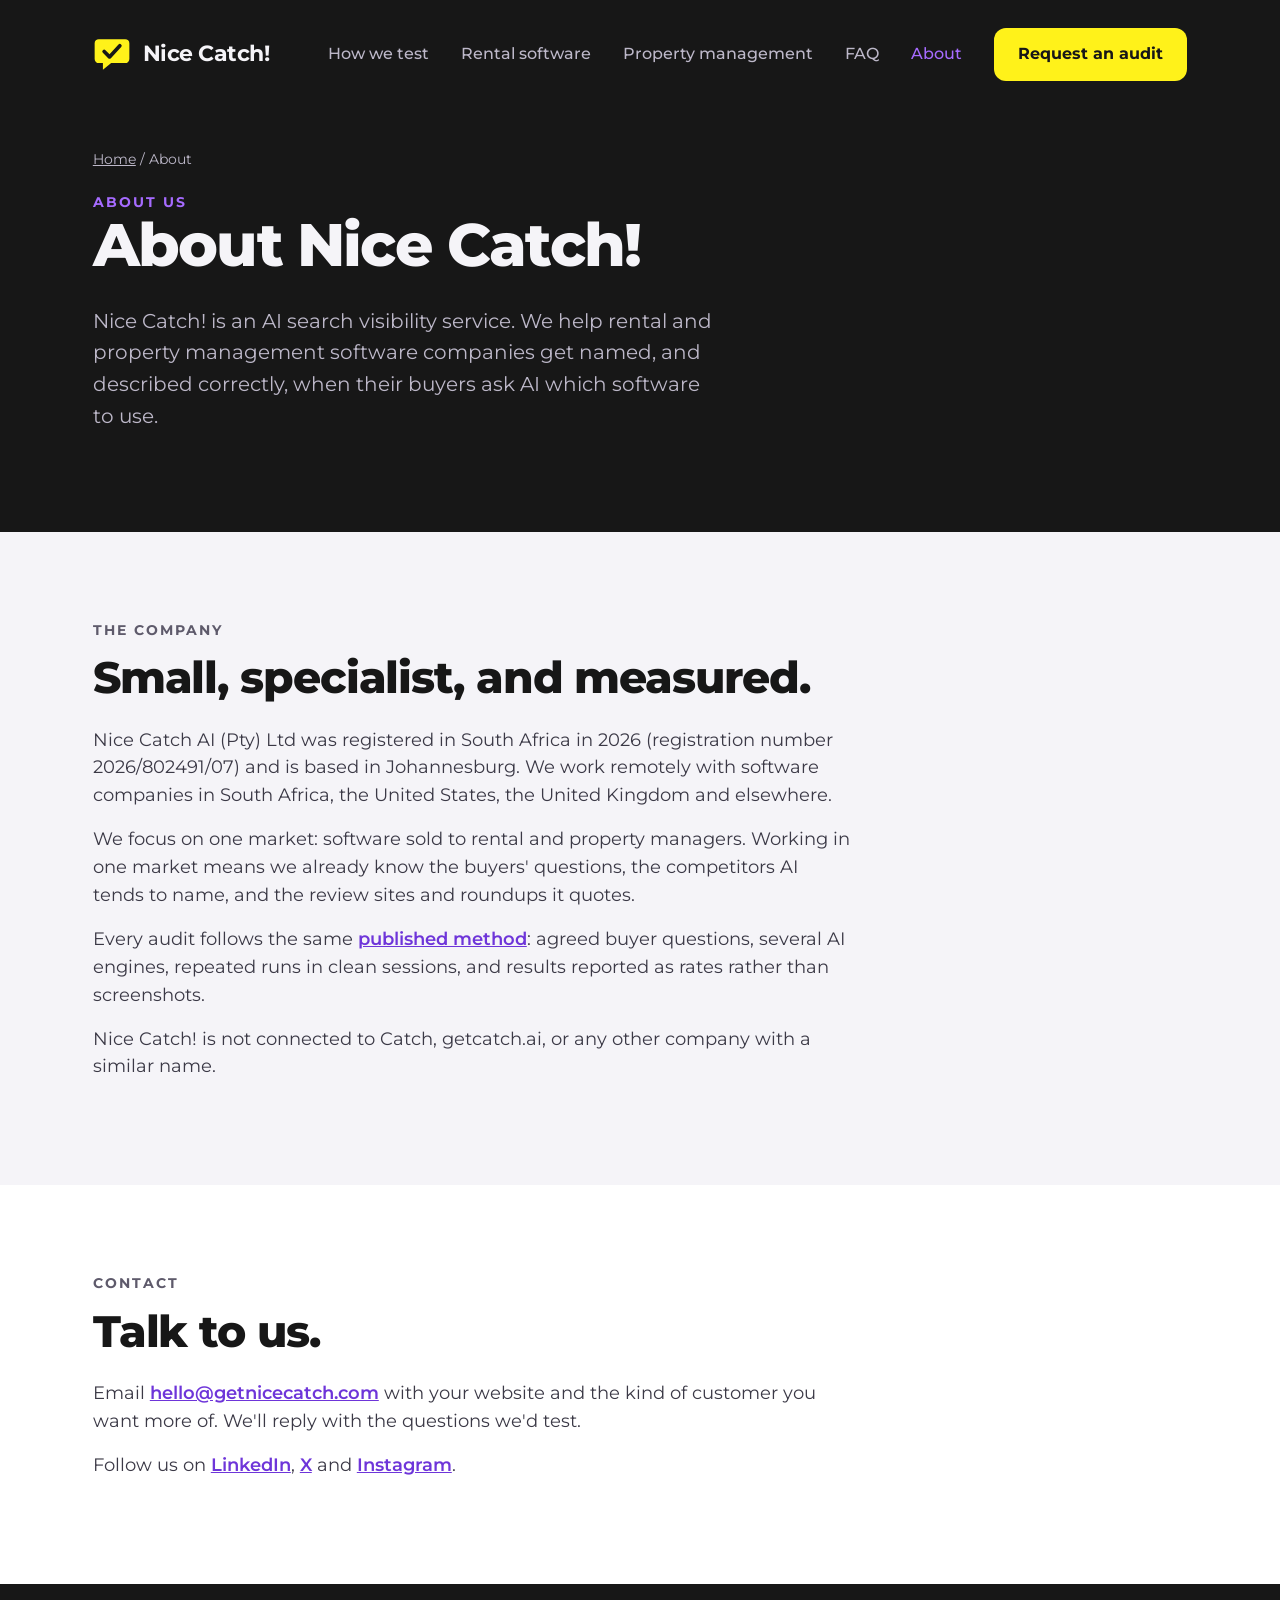
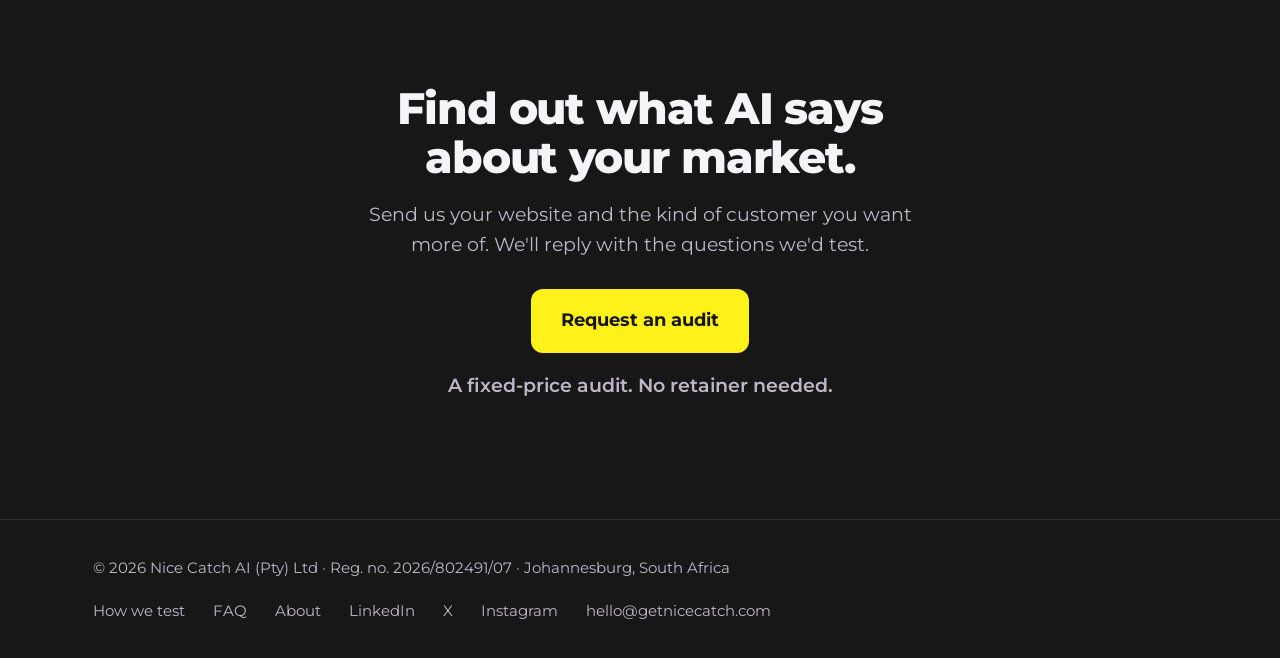
==== about/index.html @ f24d0977 "GEO pages: method, rental software, property management, FAQ, about; shared stylesheet; llms.txt; si" ====
<!doctype html>
<html lang="en">
<head>
<meta charset="utf-8">
<meta name="viewport" content="width=device-width, initial-scale=1">
<title>About Nice Catch! | AI search visibility audits</title>
<meta name="description" content="Nice Catch! (Nice Catch AI (Pty) Ltd) is an AI search visibility service based in Johannesburg, South Africa, for rental and property management software companies.">
<link rel="canonical" href="https://getnicecatch.com/about/">
<meta property="og:type" content="website">
<meta property="og:title" content="About Nice Catch! | AI search visibility audits">
<meta property="og:description" content="Nice Catch! (Nice Catch AI (Pty) Ltd) is an AI search visibility service based in Johannesburg, South Africa, for rental and property management software companies.">
<meta property="og:url" content="https://getnicecatch.com/about/">
<meta name="theme-color" content="#171717">
<link rel="icon" href="data:image/svg+xml,%3Csvg xmlns='http://www.w3.org/2000/svg' viewBox='0 0 92 92'%3E%3Cpath d='M14 10h64a10 10 0 0 1 10 10v38a10 10 0 0 1-10 10H44L24 84V68H14A10 10 0 0 1 4 58V20a10 10 0 0 1 10-10z' fill='%23FFF21A'/%3E%3Cpath d='M27 40l13 13 25-27' stroke='%23171717' stroke-width='9' stroke-linecap='round' stroke-linejoin='round' fill='none'/%3E%3C/svg%3E">
<link rel="preconnect" href="https://fonts.googleapis.com">
<link rel="preconnect" href="https://fonts.gstatic.com" crossorigin>
<link rel="stylesheet" href="https://fonts.googleapis.com/css2?family=Montserrat:wght@400;500;600;700;800&display=swap">
<link rel="stylesheet" href="/style.css">
<script type="application/ld+json">
{
 "@context": "https://schema.org",
 "@graph": [
  {
   "@type": "WebPage",
   "@id": "https://getnicecatch.com/about/#page",
   "url": "https://getnicecatch.com/about/",
   "name": "About Nice Catch! | AI search visibility audits",
   "description": "Nice Catch! (Nice Catch AI (Pty) Ltd) is an AI search visibility service based in Johannesburg, South Africa, for rental and property management software companies.",
   "isPartOf": {
    "@id": "https://getnicecatch.com/#site"
   },
   "about": {
    "@id": "https://getnicecatch.com/#org"
   },
   "publisher": {
    "@id": "https://getnicecatch.com/#org"
   },
   "dateModified": "2026-10-25",
   "inLanguage": "en"
  },
  {
   "@type": "BreadcrumbList",
   "itemListElement": [
    {
     "@type": "ListItem",
     "position": 1,
     "name": "Home",
     "item": "https://getnicecatch.com/"
    },
    {
     "@type": "ListItem",
     "position": 2,
     "name": "About",
     "item": "https://getnicecatch.com/about/"
    }
   ]
  }
 ]
}
</script>
</head>
<body>
<header class="dark">
<div class="wrap nav">
<a class="brand" href="/" aria-label="Nice Catch! home">
<svg width="38" height="38" viewBox="0 0 92 92" fill="none" aria-hidden="true"><path d="M14 10h64a10 10 0 0 1 10 10v38a10 10 0 0 1-10 10H44L24 84V68H14A10 10 0 0 1 4 58V20a10 10 0 0 1 10-10z" fill="#FFF21A"/><path d="M27 40l13 13 25-27" stroke="#171717" stroke-width="9" stroke-linecap="round" stroke-linejoin="round"/></svg>
Nice Catch!
</a>
<nav class="links" aria-label="Main">
<a href="/method/">How we test</a>
<a href="/vacation-rental-software/">Rental software</a>
<a href="/property-management-software/">Property management</a>
<a href="/faq/">FAQ</a>
<a href="/about/" aria-current="page">About</a>
<a class="btn" href="mailto:hello@getnicecatch.com?subject=Audit%20request">Request an audit</a>
</nav>
</div>
</header>
<div class="dark sub-hero">
<div class="wrap">
<nav class="crumbs" aria-label="Breadcrumb"><a href="/">Home</a> <span aria-hidden="true">/</span> About</nav>
<p class="eyebrow">About us</p>
<h1>About Nice Catch!</h1>
<p class="lede">Nice Catch! is an AI search visibility service. We help rental and property management software companies get named, and described correctly, when their buyers ask AI which software to use.</p>
</div>
</div>
<main>
<section>
<div class="wrap">
<p class="eyebrow">The company</p>
<h2>Small, specialist, and measured.</h2>
<div class="prose">
<p>Nice Catch AI (Pty) Ltd was registered in South Africa in 2026 (registration number 2026/802491/07) and is based in Johannesburg. We work remotely with software companies in South Africa, the United States, the United Kingdom and elsewhere.</p>
<p>We focus on one market: software sold to rental and property managers. Working in one market means we already know the buyers' questions, the competitors AI tends to name, and the review sites and roundups it quotes.</p>
<p>Every audit follows the same <a href="/method/">published method</a>: agreed buyer questions, several AI engines, repeated runs in clean sessions, and results reported as rates rather than screenshots.</p>
<p>Nice Catch! is not connected to Catch, getcatch.ai, or any other company with a similar name.</p>
</div>
</div>
</section><section class="white">
<div class="wrap">
<p class="eyebrow">Contact</p>
<h2>Talk to us.</h2>
<div class="prose">
<p>Email <a href="mailto:hello@getnicecatch.com">hello@getnicecatch.com</a> with your website and the kind of customer you want more of. We'll reply with the questions we'd test.</p>
<p>Follow us on <a href="https://www.linkedin.com/company/nicecatchai" rel="me">LinkedIn</a>, <a href="https://x.com/nicecatchai" rel="me">X</a> and <a href="https://www.instagram.com/nicecatchai" rel="me">Instagram</a>.</p>
</div>
</div>
</section>

<section class="dark close">
<div class="wrap">
<h2>Find out what AI says about your market.</h2>
<p>Send us your website and the kind of customer you want more of. We'll reply with the questions we'd test.</p>
<a class="btn big" href="mailto:hello@getnicecatch.com?subject=Audit%20request">Request an audit</a>
<p class="promise">A fixed-price audit. No retainer needed.</p>
</div>
</section>
</main>
<footer class="dark">
<div class="wrap foot">
<div>© 2026 Nice Catch AI (Pty) Ltd · Reg. no. 2026/802491/07 · Johannesburg, South Africa</div>
<nav aria-label="Pages, social and contact">
<a href="/method/">How we test</a>
<a href="/faq/">FAQ</a>
<a href="/about/">About</a>
<a href="https://www.linkedin.com/company/nicecatchai" rel="me">LinkedIn</a>
<a href="https://x.com/nicecatchai" rel="me">X</a>
<a href="https://www.instagram.com/nicecatchai" rel="me">Instagram</a>
<a href="mailto:hello@getnicecatch.com">hello@getnicecatch.com</a>
</nav>
</div>
</footer>
</body>
</html>
---- style.css ----
:root{--ink:#171717;--ink-2:#222222;--ink-3:#333333;--lime:#FFF21A;--lav:#A66BFF;--lime-ink:#6E35D9;--paper:#F5F4F8;--white:#FFFFFF;--body:#3B3946;--muted:#5E5A6B;--soft:#BDB8C9;--gutter:clamp(20px,6vw,96px)}
*{box-sizing:border-box}
html{scroll-behavior:smooth}
body{margin:0;font-family:'Montserrat',system-ui,-apple-system,'Segoe UI',sans-serif;background:var(--paper);color:var(--ink);line-height:1.55;-webkit-font-smoothing:antialiased}
a{color:inherit}
a:focus-visible,summary:focus-visible{outline:3px solid var(--lav);outline-offset:3px;border-radius:6px}
.wrap{max-width:1248px;margin:0 auto;padding-left:var(--gutter);padding-right:var(--gutter)}
.dark{background:var(--ink);color:var(--paper)}
.dark .eyebrow{color:var(--lav)}
.nav{display:flex;align-items:center;justify-content:space-between;gap:16px;padding-top:28px;padding-bottom:28px}
.brand{display:flex;align-items:center;gap:12px;font-weight:700;font-size:22px;letter-spacing:-.5px;text-decoration:none}
.links{display:flex;align-items:center;gap:32px;font-size:16px;font-weight:500;color:var(--soft)}
.links a{text-decoration:none}
.links a:hover{color:var(--lav)}
.btn{display:inline-block;background:var(--lime);color:var(--ink);font-weight:700;text-decoration:none;padding:14px 24px;border-radius:12px;white-space:nowrap}
.btn:hover{filter:brightness(1.06)}
.btn.big{font-size:18px;padding:18px 30px}
.hero{display:grid;grid-template-columns:7fr 5fr;gap:48px;align-items:center;padding-top:64px;padding-bottom:104px}
h1{font-size:clamp(40px,6.2vw,76px);font-weight:800;letter-spacing:-.03em;line-height:1.04;margin:0;text-wrap:balance}
.lede{font-size:clamp(18px,1.6vw,22px);color:var(--soft);max-width:620px;margin:28px 0}
.cta{display:flex;flex-wrap:wrap;gap:16px 24px;align-items:center}
.cta .mail{color:var(--soft);font-weight:500}
.promise{margin:18px 0 0;color:var(--lav);font-weight:600;font-size:16px}
.chat{background:var(--ink-2);border-radius:24px;padding:28px;display:flex;flex-direction:column;gap:16px}
.q{align-self:flex-end;background:var(--ink-3);padding:14px 18px;border-radius:16px 16px 4px 16px;max-width:340px;font-size:17px;line-height:1.4}
.a{background:var(--paper);color:var(--ink);padding:18px 20px;border-radius:16px 16px 16px 4px;font-size:17px}
.a ol{list-style:none;margin:10px 0 0;padding:0;display:flex;flex-direction:column;gap:8px;color:var(--muted)}
.a .you{display:flex;flex-wrap:wrap;align-items:center;gap:10px;color:var(--ink)}
.a .you b{background:var(--lime);padding:2px 10px;border-radius:6px}
.a .you span{font-size:14px;font-weight:600;color:var(--lime-ink)}
section{padding-top:88px;padding-bottom:88px}
.eyebrow{font-size:14px;font-weight:700;letter-spacing:2px;text-transform:uppercase;color:var(--muted);margin:0}
h2{font-size:clamp(30px,3.6vw,44px);font-weight:800;letter-spacing:-.025em;line-height:1.12;margin:12px 0 0;max-width:800px;text-wrap:balance}
.grid{display:grid;gap:28px;margin-top:44px}
.g3{grid-template-columns:repeat(3,1fr)}
.g2{grid-template-columns:repeat(2,1fr)}
.card{background:var(--white);border-radius:20px;padding:32px}
.white{background:var(--white)}
.white .card{background:var(--paper)}
.card h3{font-size:22px;font-weight:700;margin:0 0 10px;letter-spacing:-.01em}
.card p{margin:0;font-size:17px;color:var(--body)}
.num{width:44px;height:44px;border-radius:12px;background:var(--ink);color:var(--lime);font-weight:800;font-size:20px;display:flex;align-items:center;justify-content:center;margin-bottom:16px}
.price{font-size:clamp(40px,4.4vw,52px);font-weight:800;letter-spacing:-.03em;line-height:1;margin:6px 0 14px}
.price small{font-size:18px;font-weight:500;letter-spacing:0;color:var(--soft)}
.card.dark{background:var(--ink)}
.card.dark p{color:var(--soft)}
.card.dark .price{color:var(--lime)}
.faq{max-width:860px;margin-top:36px}
details{background:var(--white);border-radius:16px;padding:0 24px;margin-bottom:12px}
summary{cursor:pointer;font-weight:700;font-size:19px;padding:20px 0;list-style:none;display:flex;justify-content:space-between;gap:16px}
summary::-webkit-details-marker{display:none}
summary::after{content:"+";font-weight:500;color:var(--muted)}
details[open] summary::after{content:"\2212"}
details p{margin:0;padding:0 0 22px;font-size:17px;color:var(--body);max-width:68ch}
.close{text-align:center}
.close h2{margin-left:auto;margin-right:auto}
.close p{color:var(--soft);font-size:19px;max-width:560px;margin:18px auto 30px}
footer{border-top:1px solid var(--ink-3)}
.foot{display:flex;flex-wrap:wrap;align-items:center;justify-content:space-between;gap:20px 32px;padding-top:36px;padding-bottom:36px;color:var(--soft);font-size:15px}
.foot nav{display:flex;flex-wrap:wrap;gap:12px 28px}
.foot a{text-decoration:none}
.foot a:hover{color:var(--lav)}
@media (max-width:900px){
.hero{grid-template-columns:1fr;padding-top:36px;padding-bottom:72px}
.g3,.g2{grid-template-columns:1fr}
.links a:not(.btn){display:none}
section{padding-top:64px;padding-bottom:64px}
}
@media (max-width:420px){.btn{padding:12px 16px;font-size:15px}.brand{font-size:19px}.card{padding:24px}}
@media (prefers-reduced-motion:reduce){html{scroll-behavior:auto}}
.sub-hero{padding-top:40px;padding-bottom:72px}
.sub-hero h1{font-size:clamp(34px,5vw,60px);max-width:900px}
.crumbs{font-size:14px;color:var(--soft);margin-bottom:22px}
.crumbs a{color:var(--soft)}
.links a[aria-current=page]{color:var(--lav)}
.prose{max-width:760px;margin-top:24px}
.prose p{font-size:18px;color:var(--body);margin:0 0 16px}
.dark .prose p{color:var(--soft)}
.prose a,.faq a{color:var(--lime-ink);font-weight:600}
.qlist{max-width:760px;margin:8px 0 0;padding:0;list-style:none;display:flex;flex-direction:column;gap:12px}
.qlist li{background:var(--white);border-radius:14px;padding:16px 20px;font-size:17px;font-weight:600;border-left:4px solid var(--lav)}
.steps{max-width:860px;margin:36px 0 0;padding:0;list-style:none;counter-reset:s;display:flex;flex-direction:column;gap:16px}
.steps li{counter-increment:s;background:var(--white);border-radius:18px;padding:24px 28px 24px 84px;position:relative}
.steps li::before{content:counter(s);position:absolute;left:24px;top:24px;width:40px;height:40px;border-radius:12px;background:var(--ink);color:var(--lime);font-weight:800;display:flex;align-items:center;justify-content:center}
.steps h3{margin:0 0 6px;font-size:20px}
.steps p{margin:0;color:var(--body);font-size:17px}
.who{display:grid;grid-template-columns:repeat(2,1fr);gap:28px;margin-top:44px}
.who a.card{text-decoration:none;display:block;border:2px solid transparent}
.who a.card:hover{border-color:var(--lav)}
.who .more{display:inline-block;margin-top:14px;font-weight:700;color:var(--lime-ink)}
@media (max-width:900px){.who{grid-template-columns:1fr}.steps li{padding:20px 20px 20px 76px}}
@media (max-width:1100px){.links{gap:20px;font-size:15px}}
.lede-dark{font-size:18px;color:var(--body);margin:14px 0 0}
.lede-dark a{color:var(--lime-ink);font-weight:600}
.white details{background:var(--paper)}
.white .qlist li,.white .steps li{background:var(--paper)}
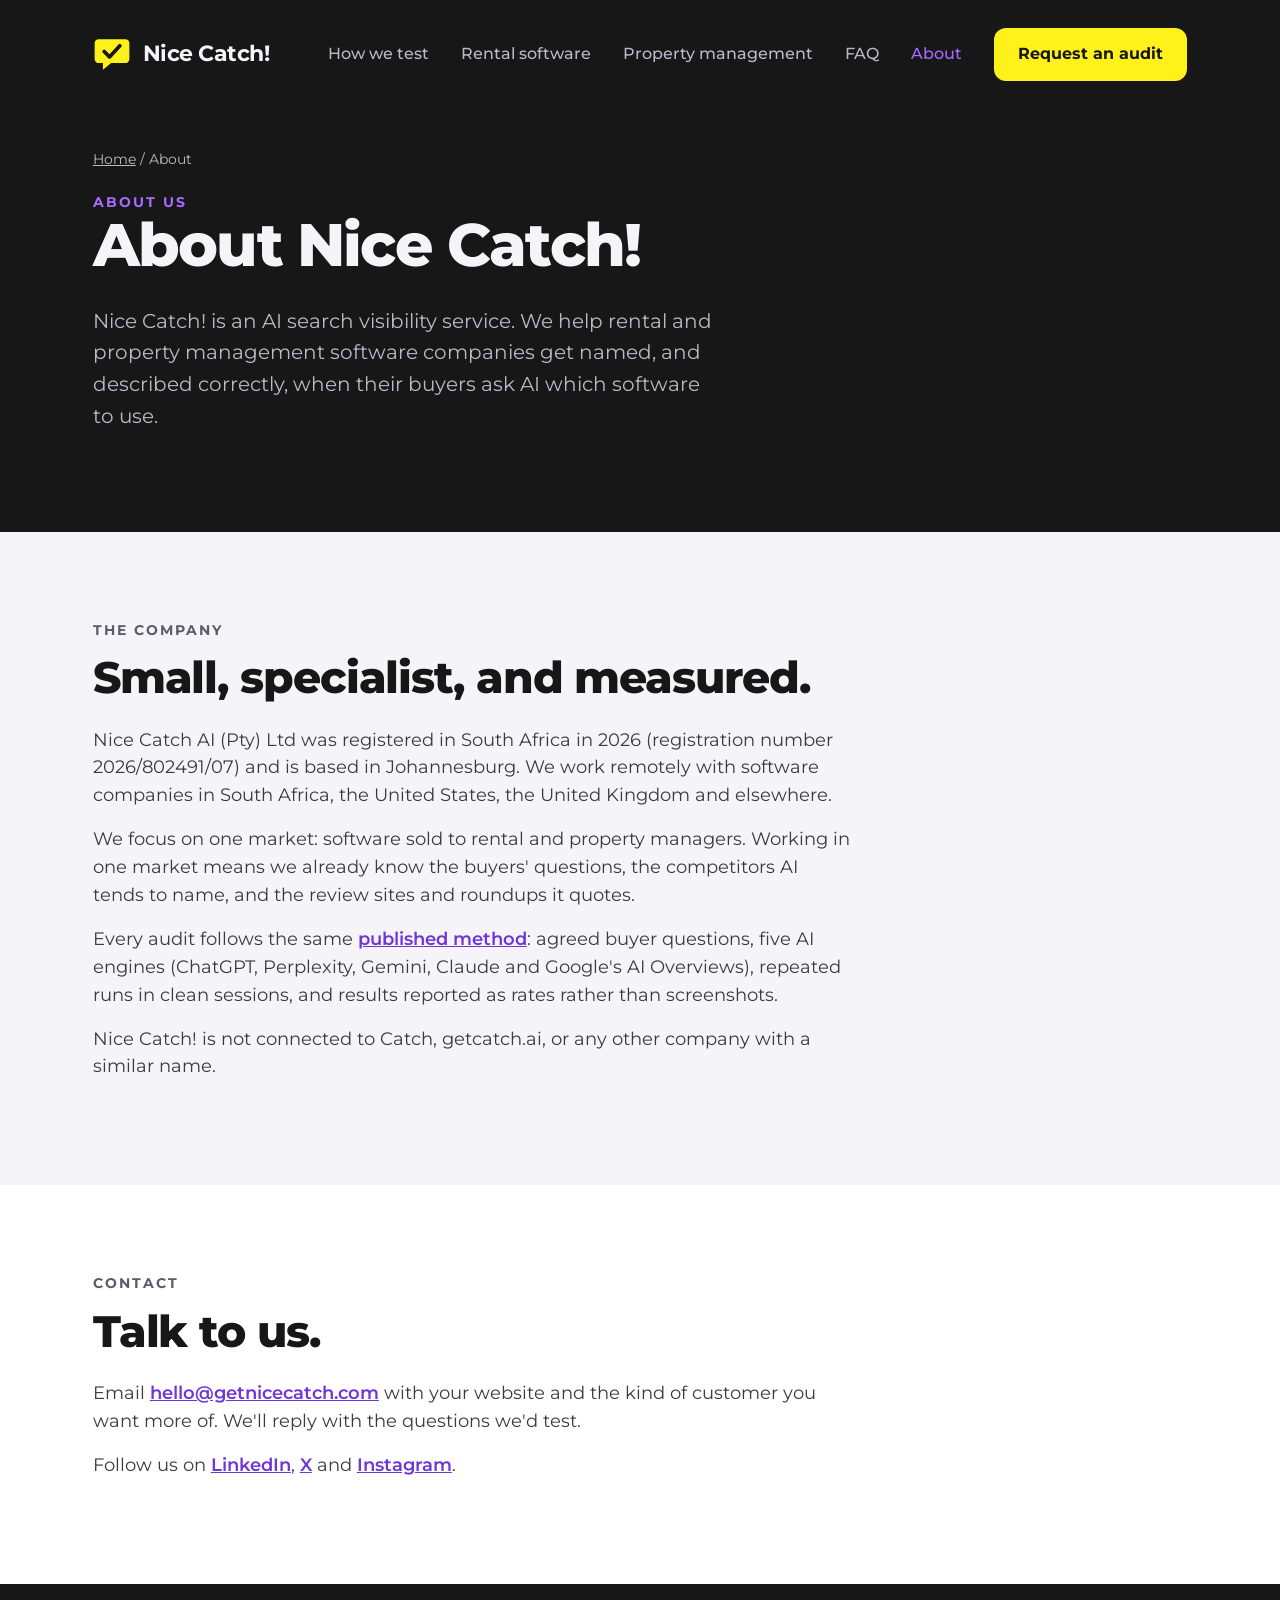
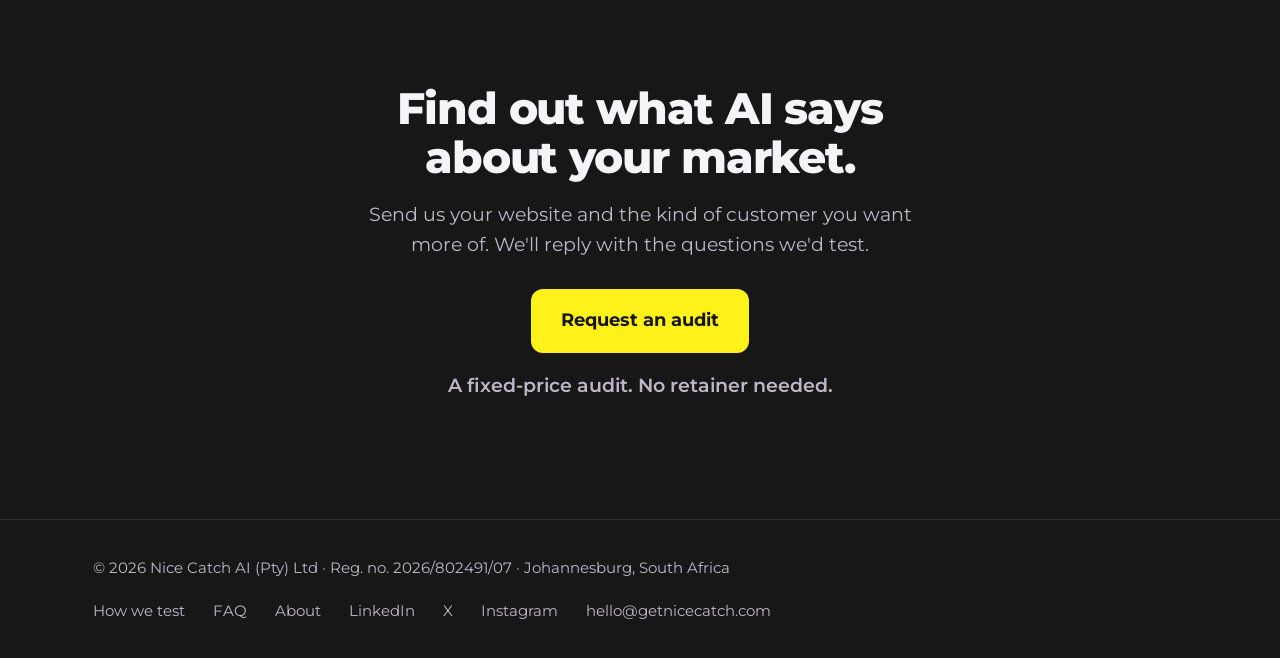
==== commit e2f76524: "Name the AI engines we test across the site Co-Authored-By: Claude Opus 5.5 <noreply@anthropic.com> " ====
--- a/about/index.html
+++ b/about/index.html
@@ -92,7 +92,7 @@
 <div class="prose">
 <p>Nice Catch AI (Pty) Ltd was registered in South Africa in 2026 (registration number 2026/802491/07) and is based in Johannesburg. We work remotely with software companies in South Africa, the United States, the United Kingdom and elsewhere.</p>
 <p>We focus on one market: software sold to rental and property managers. Working in one market means we already know the buyers' questions, the competitors AI tends to name, and the review sites and roundups it quotes.</p>
-<p>Every audit follows the same <a href="/method/">published method</a>: agreed buyer questions, several AI engines, repeated runs in clean sessions, and results reported as rates rather than screenshots.</p>
+<p>Every audit follows the same <a href="/method/">published method</a>: agreed buyer questions, five AI engines (ChatGPT, Perplexity, Gemini, Claude and Google's AI Overviews), repeated runs in clean sessions, and results reported as rates rather than screenshots.</p>
 <p>Nice Catch! is not connected to Catch, getcatch.ai, or any other company with a similar name.</p>
 </div>
 </div>
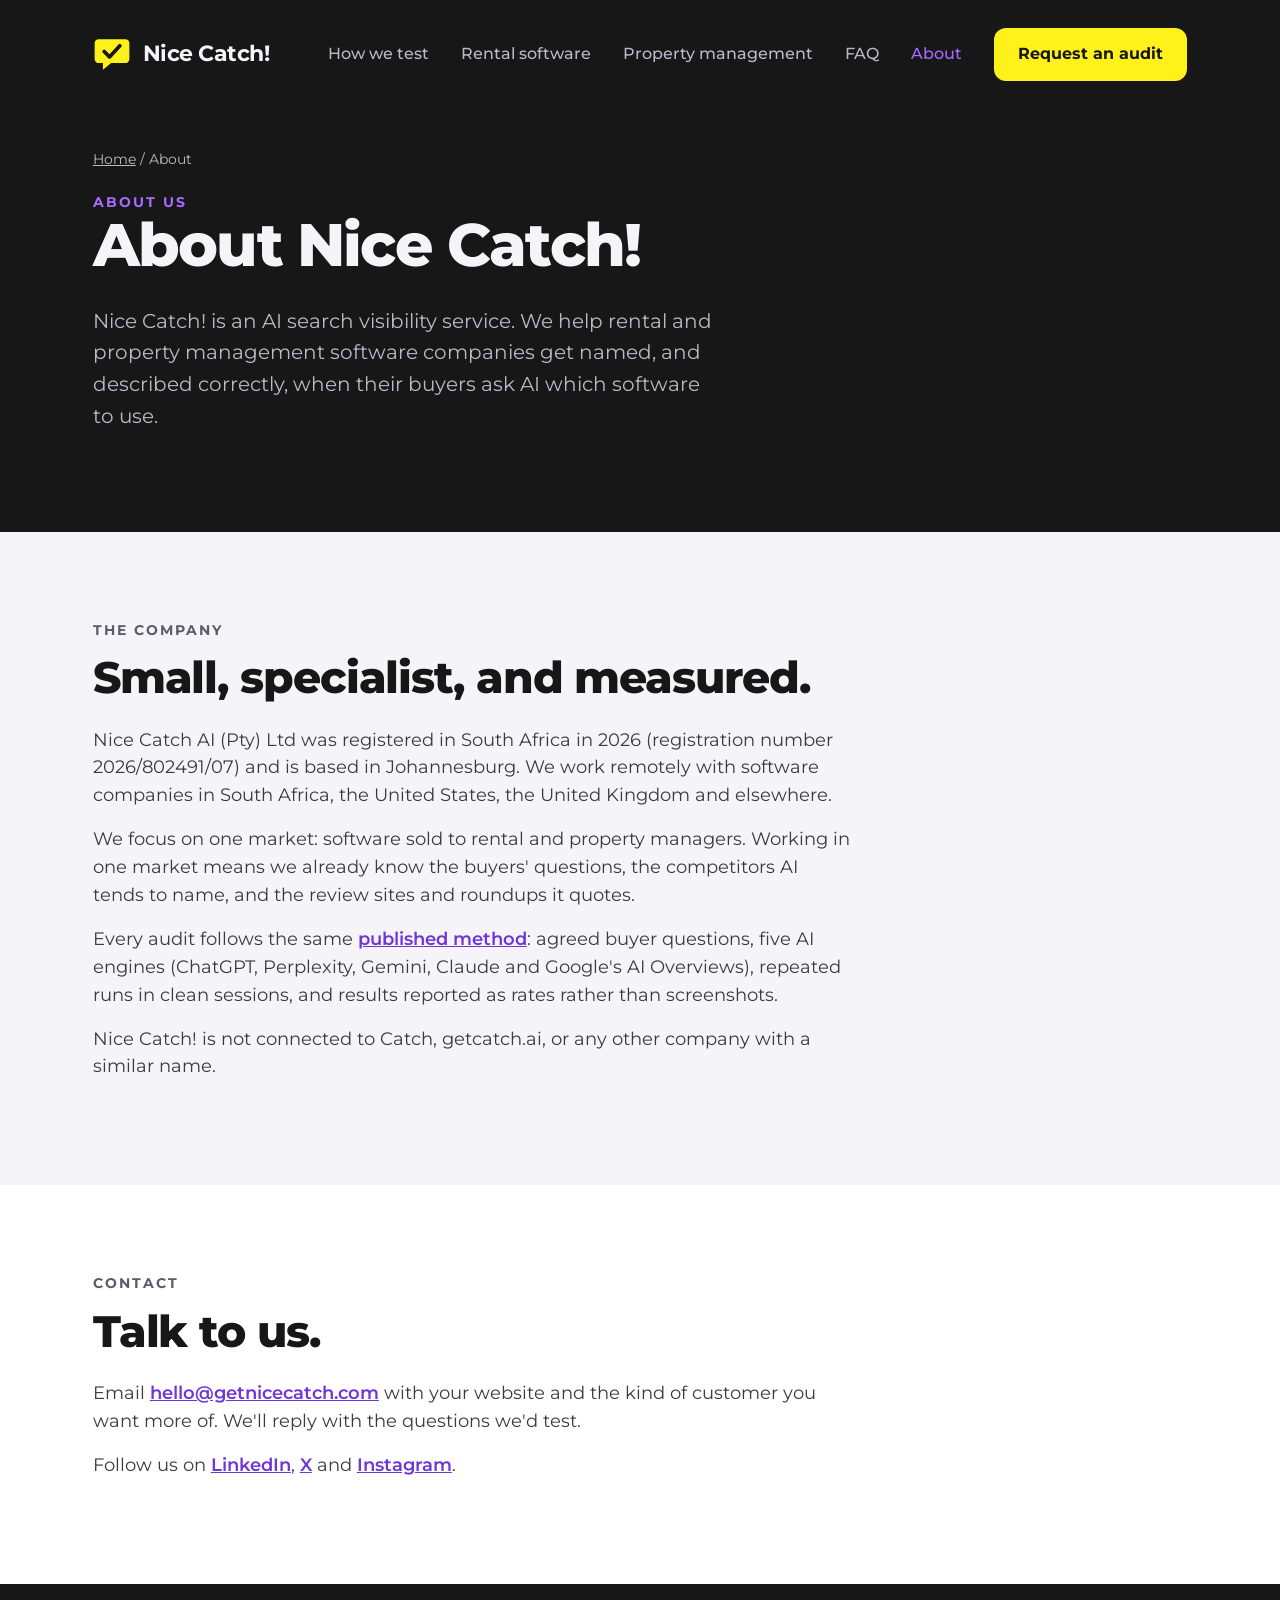
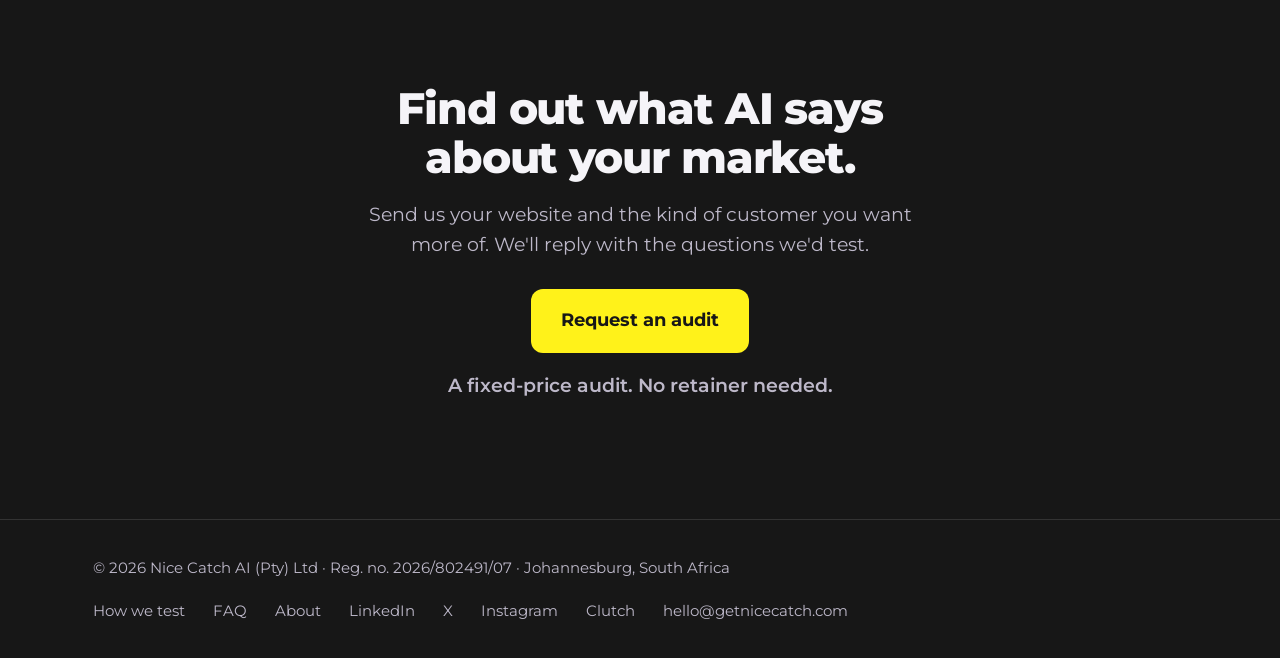
==== commit 3aadcc1d: "Link Clutch profile (footer, sameAs, llms.txt) Co-Authored-By: Claude Opus 5.5 <noreply@anthropic.co" ====
--- a/about/index.html
+++ b/about/index.html
@@ -126,6 +126,7 @@
 <a href="https://www.linkedin.com/company/nicecatchai" rel="me">LinkedIn</a>
 <a href="https://x.com/nicecatchai" rel="me">X</a>
 <a href="https://www.instagram.com/nicecatchai" rel="me">Instagram</a>
+<a href="https://clutch.co/profile/nice-catch" rel="me">Clutch</a>
 <a href="mailto:hello@getnicecatch.com">hello@getnicecatch.com</a>
 </nav>
 </div>
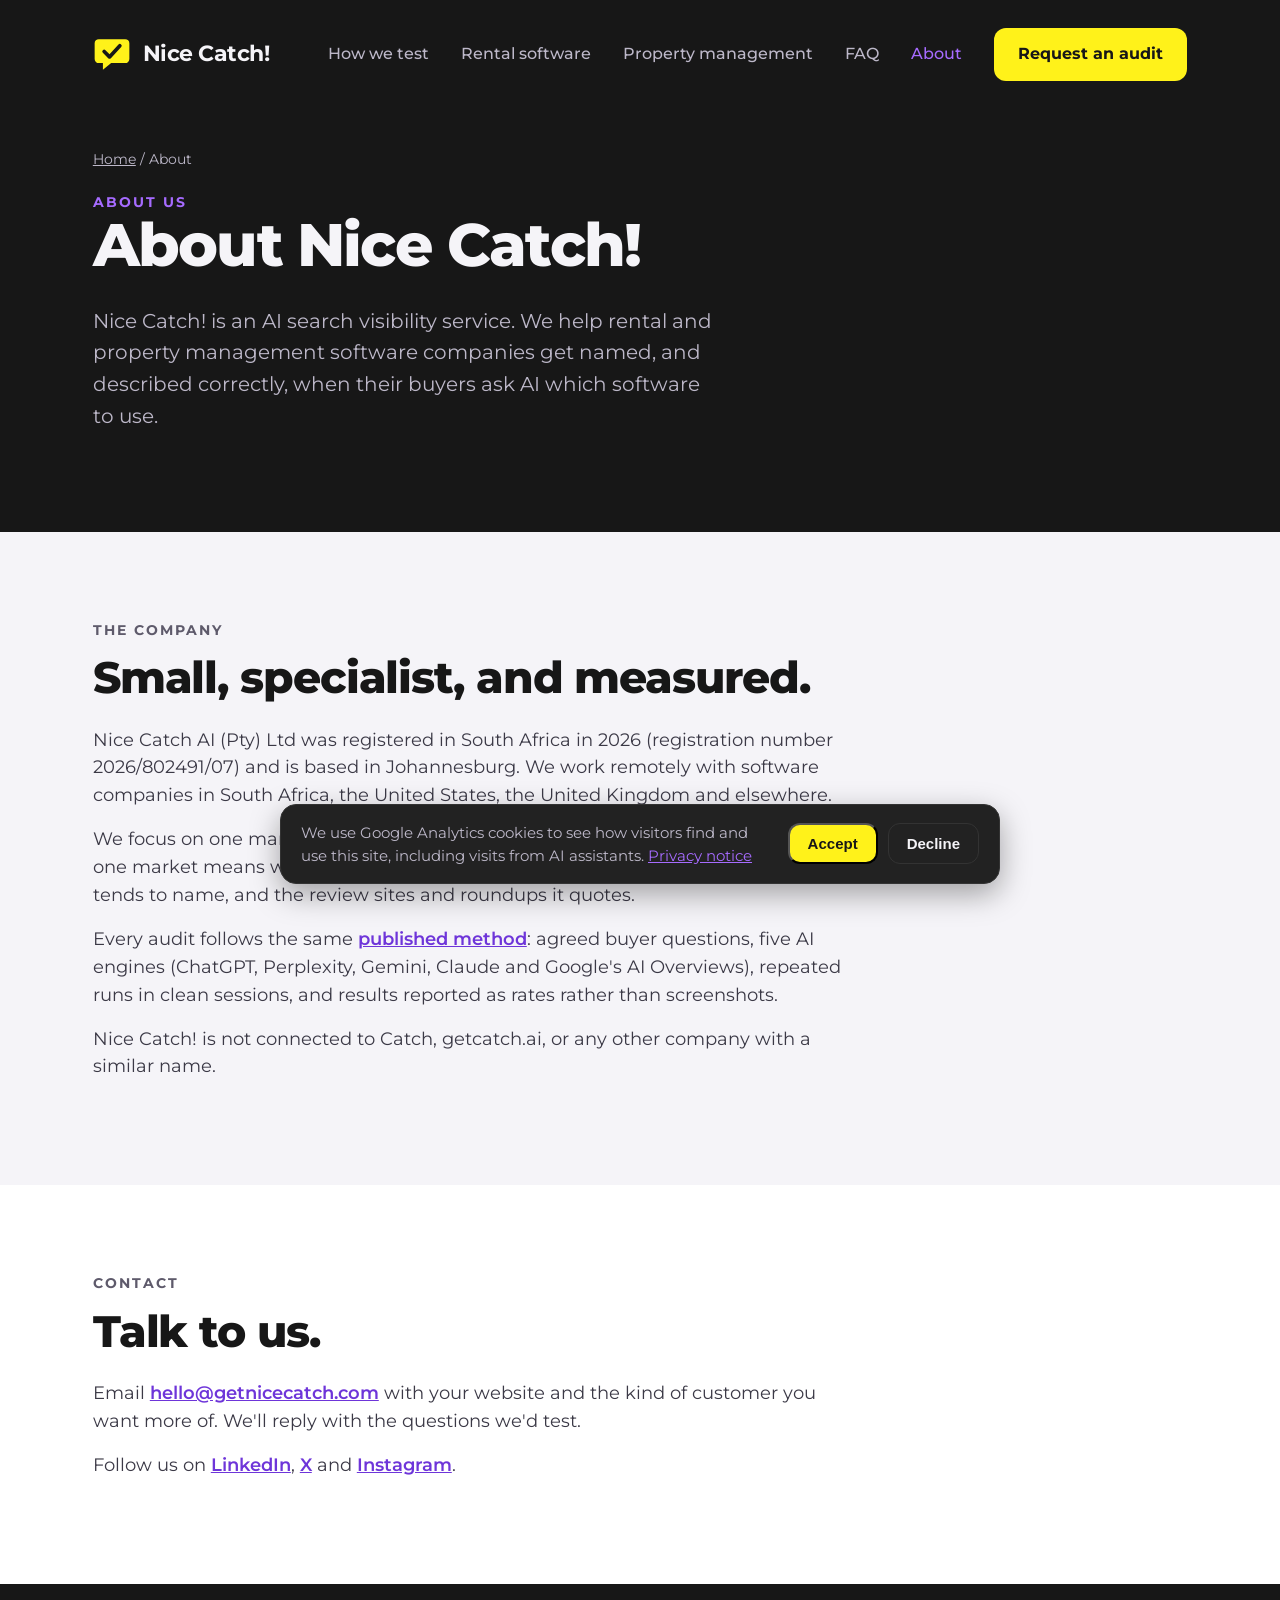
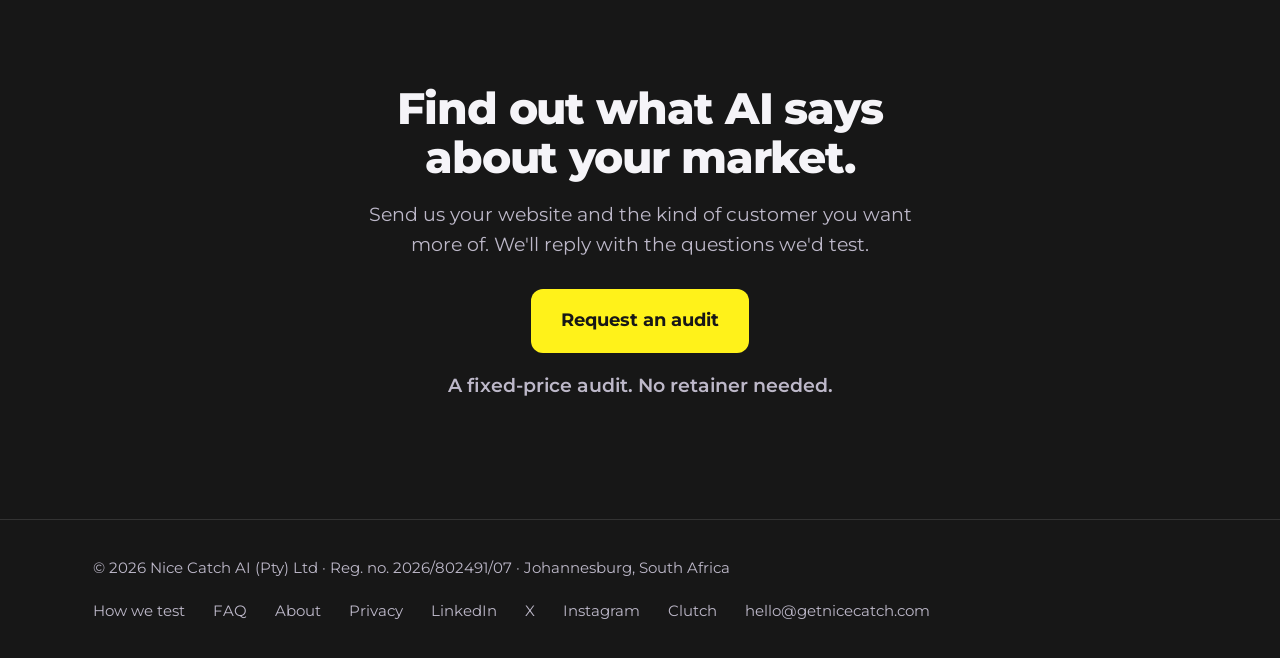
==== commit f5dc44b9: "Google Analytics (G-JMMJ8J6T3F) behind cookie consent; privacy notice page Co-Authored-By: Claude Op" ====
--- a/about/index.html
+++ b/about/index.html
@@ -16,6 +16,7 @@
 <link rel="preconnect" href="https://fonts.gstatic.com" crossorigin>
 <link rel="stylesheet" href="https://fonts.googleapis.com/css2?family=Montserrat:wght@400;500;600;700;800&display=swap">
 <link rel="stylesheet" href="/style.css">
+<script src="/consent.js" defer></script>
 <script type="application/ld+json">
 {
  "@context": "https://schema.org",
@@ -123,6 +124,7 @@
 <a href="/method/">How we test</a>
 <a href="/faq/">FAQ</a>
 <a href="/about/">About</a>
+<a href="/privacy/">Privacy</a>
 <a href="https://www.linkedin.com/company/nicecatchai" rel="me">LinkedIn</a>
 <a href="https://x.com/nicecatchai" rel="me">X</a>
 <a href="https://www.instagram.com/nicecatchai" rel="me">Instagram</a>
--- a/style.css
+++ b/style.css
@@ -94,3 +94,9 @@
 .lede-dark a{color:var(--lime-ink);font-weight:600}
 .white details{background:var(--paper)}
 .white .qlist li,.white .steps li{background:var(--paper)}
+.cookie{position:fixed;left:16px;right:16px;bottom:calc(16px + env(safe-area-inset-bottom,0px));z-index:50;max-width:720px;margin:0 auto;background:var(--ink-2);color:var(--paper);border:1px solid var(--ink-3);border-radius:16px;padding:16px 20px;display:flex;flex-wrap:wrap;gap:12px 20px;align-items:center;justify-content:space-between;box-shadow:0 10px 30px rgba(0,0,0,.35)}
+.cookie p{margin:0;font-size:15px;color:var(--soft);flex:1 1 320px}
+.cookie a{color:var(--lav)}
+.cookie-btns{display:flex;gap:10px}
+.cookie .btn{padding:10px 18px;font-size:15px}
+.btn.ghost{background:transparent;color:var(--paper);border:1px solid var(--ink-3)}
